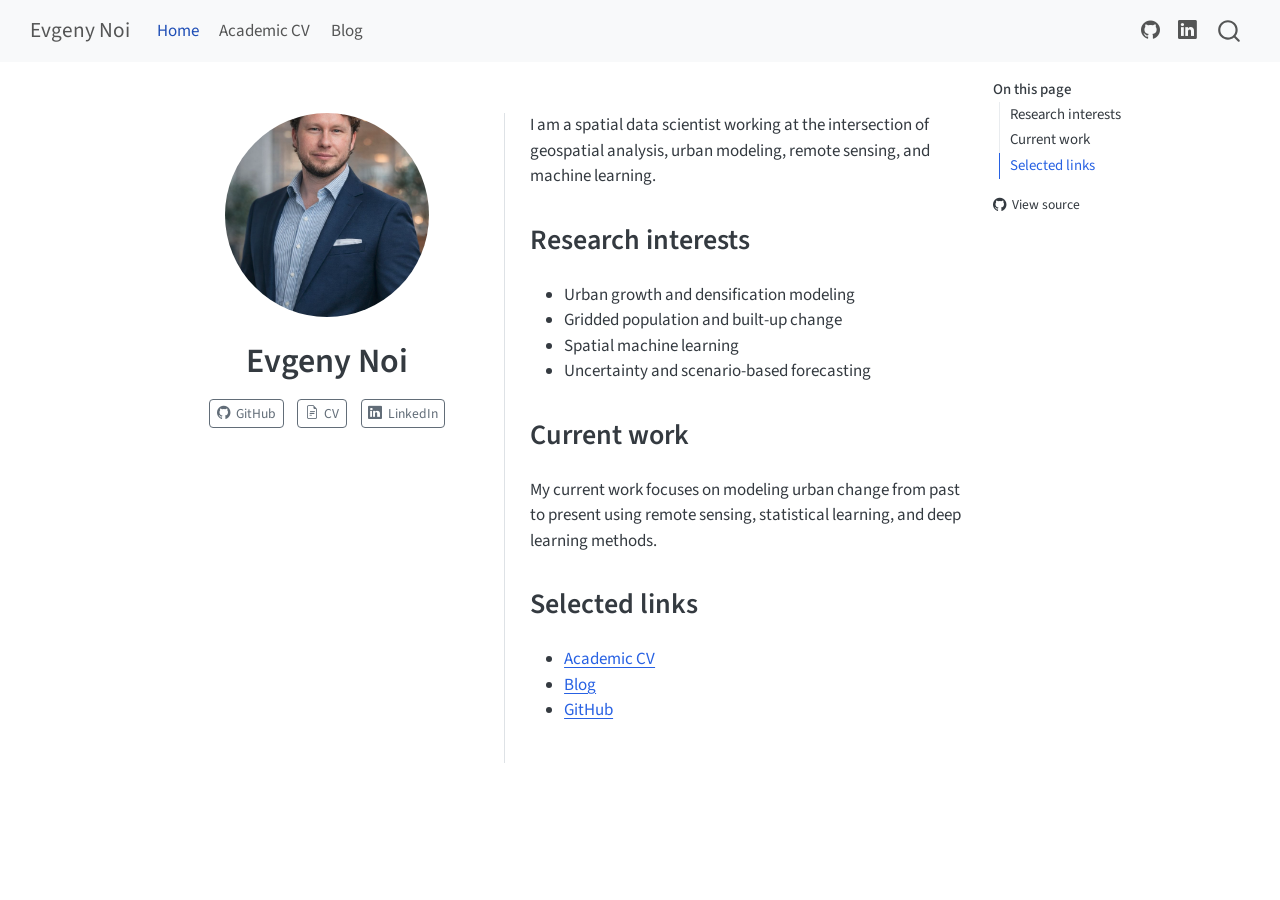
==== index.html @ 5dcc15c4 "Built site for gh-pages" ====
<!DOCTYPE html>
<html xmlns="http://www.w3.org/1999/xhtml" lang="en" xml:lang="en"><head>

<meta charset="utf-8">
<meta name="generator" content="quarto-1.9.36">

<meta name="viewport" content="width=device-width, initial-scale=1.0, user-scalable=yes">


<title>Evgeny Noi</title>
<style>
/* Default styles provided by pandoc.
** See https://pandoc.org/MANUAL.html#variables-for-html for config info.
*/
code{white-space: pre-wrap;}
span.smallcaps{font-variant: small-caps;}
div.columns{display: flex; gap: min(4vw, 1.5em);}
div.column{flex: auto; overflow-x: auto;}
div.hanging-indent{margin-left: 1.5em; text-indent: -1.5em;}
ul.task-list{list-style: none;}
ul.task-list li input[type="checkbox"] {
  width: 0.8em;
  margin: 0 0.8em 0.2em -1em; /* quarto-specific, see https://github.com/quarto-dev/quarto-cli/issues/4556 */ 
  vertical-align: middle;
}
</style>


<script src="site_libs/quarto-nav/quarto-nav.js"></script>
<script src="site_libs/quarto-nav/headroom.min.js"></script>
<script src="site_libs/clipboard/clipboard.min.js"></script>
<script src="site_libs/quarto-search/autocomplete.umd.js"></script>
<script src="site_libs/quarto-search/fuse.min.js"></script>
<script src="site_libs/quarto-search/quarto-search.js"></script>
<meta name="quarto:offset" content="./">
<script src="site_libs/quarto-html/quarto.js" type="module"></script>
<script src="site_libs/quarto-html/tabsets/tabsets.js" type="module"></script>
<script src="site_libs/quarto-html/popper.min.js"></script>
<script src="site_libs/quarto-html/tippy.umd.min.js"></script>
<link href="site_libs/quarto-html/tippy.css" rel="stylesheet">
<link href="site_libs/quarto-html/quarto-syntax-highlighting-845c23b38eaddc0f92fda52bfe77a8c8.css" rel="stylesheet" id="quarto-text-highlighting-styles">
<script src="site_libs/bootstrap/bootstrap.min.js"></script>
<link href="site_libs/bootstrap/bootstrap-icons.css" rel="stylesheet">
<link href="site_libs/bootstrap/bootstrap-38a230abdd2b5ffaf36d845230e11e27.min.css" rel="stylesheet" append-hash="true" id="quarto-bootstrap" data-mode="light">
<script id="quarto-search-options" type="application/json">{
  "location": "navbar",
  "copy-button": false,
  "collapse-after": 3,
  "panel-placement": "end",
  "type": "overlay",
  "limit": 50,
  "keyboard-shortcut": [
    "f",
    "/",
    "s"
  ],
  "language": {
    "search-no-results-text": "No results",
    "search-matching-documents-text": "matching documents",
    "search-copy-link-title": "Copy link to search",
    "search-hide-matches-text": "Hide additional matches",
    "search-more-match-text": "more match in this document",
    "search-more-matches-text": "more matches in this document",
    "search-clear-button-title": "Clear",
    "search-text-placeholder": "",
    "search-detached-cancel-button-title": "Cancel",
    "search-submit-button-title": "Submit",
    "search-label": "Search"
  }
}</script>


</head>

<body class="nav-fixed quarto-light">

<div id="quarto-search-results"></div>
  <header id="quarto-header" class="headroom fixed-top">
    <nav class="navbar navbar-expand-lg " data-bs-theme="dark">
      <div class="navbar-container container-fluid">
      <div class="navbar-brand-container mx-auto">
    <a class="navbar-brand" href="./index.html">
    <span class="navbar-title">Evgeny Noi</span>
    </a>
  </div>
            <div id="quarto-search" class="" title="Search"></div>
          <button class="navbar-toggler" type="button" data-bs-toggle="collapse" data-bs-target="#navbarCollapse" aria-controls="navbarCollapse" role="menu" aria-expanded="false" aria-label="Toggle navigation" onclick="if (window.quartoToggleHeadroom) { window.quartoToggleHeadroom(); }">
  <span class="navbar-toggler-icon"></span>
</button>
          <div class="collapse navbar-collapse" id="navbarCollapse">
            <ul class="navbar-nav navbar-nav-scroll me-auto">
  <li class="nav-item">
    <a class="nav-link active" href="./index.html" aria-current="page"> 
<span class="menu-text">Home</span></a>
  </li>  
  <li class="nav-item">
    <a class="nav-link" href="./cv.html"> 
<span class="menu-text">Academic CV</span></a>
  </li>  
  <li class="nav-item">
    <a class="nav-link" href="./blog.html"> 
<span class="menu-text">Blog</span></a>
  </li>  
</ul>
            <ul class="navbar-nav navbar-nav-scroll ms-auto">
  <li class="nav-item compact">
    <a class="nav-link" href="https://github.com/barguzin"> <i class="bi bi-github" role="img">
</i> 
<span class="menu-text"></span></a>
  </li>  
  <li class="nav-item compact">
    <a class="nav-link" href="https://www.linkedin.com/in/evgenynoi/"> <i class="bi bi-linkedin" role="img">
</i> 
<span class="menu-text"></span></a>
  </li>  
</ul>
          </div> <!-- /navcollapse -->
            <div class="quarto-navbar-tools">
</div>
      </div> <!-- /container-fluid -->
    </nav>
</header>
<!-- content -->
<div id="quarto-content" class="quarto-container page-columns page-rows-contents page-layout-article page-navbar">
<!-- sidebar -->
<!-- margin-sidebar -->
    <div id="quarto-margin-sidebar" class="sidebar margin-sidebar">
        <nav id="TOC" role="doc-toc" class="toc-active">
    <h2 id="toc-title">On this page</h2>
  <ul>
  <li><a href="#research-interests" id="toc-research-interests" class="nav-link active" data-scroll-target="#research-interests">Research interests</a></li>
  <li><a href="#current-work" id="toc-current-work" class="nav-link" data-scroll-target="#current-work">Current work</a></li>
  <li><a href="#selected-links" id="toc-selected-links" class="nav-link" data-scroll-target="#selected-links">Selected links</a></li>
  </ul>
<div class="toc-actions"><ul><li><a href="https://github.com/barguzin/barguzin.github.io/blob/main/index.qmd" class="toc-action"><i class="bi bi-github"></i>View source</a></li></ul></div></nav>
    </div>
<!-- main -->
<div class="quarto-about-trestles">
  <div class="about-entity">
    <img src="profile.png" class="about-image
  round " style="height: 12em; width: 12em;">
<header id="title-block-header" class="quarto-title-block default">
<div class="quarto-title">
<h1 class="title">Evgeny Noi</h1>
</div>
<div class="quarto-title-meta">
  </div>
</header>
    <div class="about-links">
  <a href="https://github.com/barguzin" class="about-link" rel="" target="">
    <i class="bi bi-github"></i>
     <span class="about-link-text">GitHub</span>
  </a>
  <a href="/cv.html" class="about-link" rel="" target="">
    <i class="bi bi-file-earmark-text"></i>
     <span class="about-link-text">CV</span>
  </a>
  <a href="https://www.linkedin.com/in/evgenynoi/" class="about-link" rel="" target="">
    <i class="bi bi-linkedin"></i>
     <span class="about-link-text">LinkedIn</span>
  </a>
</div>
  </div>
  <div class="about-contents"><main class="content" id="quarto-document-content">

<p>I am a spatial data scientist working at the intersection of geospatial analysis, urban modeling, remote sensing, and machine learning.</p>
<section id="research-interests" class="level2">
<h2 data-anchor-id="research-interests">Research interests</h2>
<ul>
<li>Urban growth and densification modeling</li>
<li>Gridded population and built-up change</li>
<li>Spatial machine learning</li>
<li>Uncertainty and scenario-based forecasting</li>
</ul>
</section>
<section id="current-work" class="level2">
<h2 data-anchor-id="current-work">Current work</h2>
<p>My current work focuses on modeling urban change from past to present using remote sensing, statistical learning, and deep learning methods.</p>
</section>
<section id="selected-links" class="level2">
<h2 data-anchor-id="selected-links">Selected links</h2>
<ul>
<li><a href="cv.html">Academic CV</a></li>
<li><a href="blog.html">Blog</a></li>
<li><a href="https://github.com/barguzin">GitHub</a></li>
</ul>


</section>
</main></div>
</div>
 <!-- /main -->
<script id="quarto-html-after-body" type="application/javascript">
  window.document.addEventListener("DOMContentLoaded", function (event) {
    const isCodeAnnotation = (el) => {
      for (const clz of el.classList) {
        if (clz.startsWith('code-annotation-')) {                     
          return true;
        }
      }
      return false;
    }
    const onCopySuccess = function(e) {
      // button target
      const button = e.trigger;
      // don't keep focus
      button.blur();
      // flash "checked"
      button.classList.add('code-copy-button-checked');
      var currentTitle = button.getAttribute("title");
      button.setAttribute("title", "Copied!");
      let tooltip;
      if (window.bootstrap) {
        button.setAttribute("data-bs-toggle", "tooltip");
        button.setAttribute("data-bs-placement", "left");
        button.setAttribute("data-bs-title", "Copied!");
        tooltip = new bootstrap.Tooltip(button, 
          { trigger: "manual", 
            customClass: "code-copy-button-tooltip",
            offset: [0, -8]});
        tooltip.show();    
      }
      setTimeout(function() {
        if (tooltip) {
          tooltip.hide();
          button.removeAttribute("data-bs-title");
          button.removeAttribute("data-bs-toggle");
          button.removeAttribute("data-bs-placement");
        }
        button.setAttribute("title", currentTitle);
        button.classList.remove('code-copy-button-checked');
      }, 1000);
      // clear code selection
      e.clearSelection();
    }
    const getTextToCopy = function(trigger) {
      const outerScaffold = trigger.parentElement.cloneNode(true);
      const codeEl = outerScaffold.querySelector('code');
      for (const childEl of codeEl.children) {
        if (isCodeAnnotation(childEl)) {
          childEl.remove();
        }
      }
      return codeEl.innerText;
    }
    const clipboard = new window.ClipboardJS('.code-copy-button:not([data-in-quarto-modal])', {
      text: getTextToCopy
    });
    clipboard.on('success', onCopySuccess);
    if (window.document.getElementById('quarto-embedded-source-code-modal')) {
      const clipboardModal = new window.ClipboardJS('.code-copy-button[data-in-quarto-modal]', {
        text: getTextToCopy,
        container: window.document.getElementById('quarto-embedded-source-code-modal')
      });
      clipboardModal.on('success', onCopySuccess);
    }
      var localhostRegex = new RegExp(/^(?:http|https):\/\/localhost\:?[0-9]*\//);
      var mailtoRegex = new RegExp(/^mailto:/);
        var filterRegex = new RegExp("https:\/\/barguzin\.github\.io");
      var isInternal = (href) => {
          return filterRegex.test(href) || localhostRegex.test(href) || mailtoRegex.test(href);
      }
      // Inspect non-navigation links and adorn them if external
     var links = window.document.querySelectorAll('a[href]:not(.nav-link):not(.navbar-brand):not(.toc-action):not(.sidebar-link):not(.sidebar-item-toggle):not(.pagination-link):not(.no-external):not([aria-hidden]):not(.dropdown-item):not(.quarto-navigation-tool):not(.about-link)');
      for (var i=0; i<links.length; i++) {
        const link = links[i];
        if (!isInternal(link.href)) {
          // undo the damage that might have been done by quarto-nav.js in the case of
          // links that we want to consider external
          if (link.dataset.originalHref !== undefined) {
            link.href = link.dataset.originalHref;
          }
        }
      }
    function tippyHover(el, contentFn, onTriggerFn, onUntriggerFn) {
      const config = {
        allowHTML: true,
        maxWidth: 500,
        delay: 100,
        arrow: false,
        appendTo: function(el) {
            return el.parentElement;
        },
        interactive: true,
        interactiveBorder: 10,
        theme: 'quarto',
        placement: 'bottom-start',
      };
      if (contentFn) {
        config.content = contentFn;
      }
      if (onTriggerFn) {
        config.onTrigger = onTriggerFn;
      }
      if (onUntriggerFn) {
        config.onUntrigger = onUntriggerFn;
      }
      window.tippy(el, config); 
    }
    const noterefs = window.document.querySelectorAll('a[role="doc-noteref"]');
    for (var i=0; i<noterefs.length; i++) {
      const ref = noterefs[i];
      tippyHover(ref, function() {
        // use id or data attribute instead here
        let href = ref.getAttribute('data-footnote-href') || ref.getAttribute('href');
        try { href = new URL(href).hash; } catch {}
        const id = href.replace(/^#\/?/, "");
        const note = window.document.getElementById(id);
        if (note) {
          return note.innerHTML;
        } else {
          return "";
        }
      });
    }
    const xrefs = window.document.querySelectorAll('a.quarto-xref');
    const processXRef = (id, note) => {
      // Strip column container classes
      const stripColumnClz = (el) => {
        el.classList.remove("page-full", "page-columns");
        if (el.children) {
          for (const child of el.children) {
            stripColumnClz(child);
          }
        }
      }
      stripColumnClz(note)
      if (id === null || id.startsWith('sec-')) {
        // Special case sections, only their first couple elements
        const container = document.createElement("div");
        if (note.children && note.children.length > 2) {
          container.appendChild(note.children[0].cloneNode(true));
          for (let i = 1; i < note.children.length; i++) {
            const child = note.children[i];
            if (child.tagName === "P" && child.innerText === "") {
              continue;
            } else {
              container.appendChild(child.cloneNode(true));
              break;
            }
          }
          if (window.Quarto?.typesetMath) {
            window.Quarto.typesetMath(container);
          }
          return container.innerHTML
        } else {
          if (window.Quarto?.typesetMath) {
            window.Quarto.typesetMath(note);
          }
          return note.innerHTML;
        }
      } else {
        // Remove any anchor links if they are present
        const anchorLink = note.querySelector('a.anchorjs-link');
        if (anchorLink) {
          anchorLink.remove();
        }
        if (window.Quarto?.typesetMath) {
          window.Quarto.typesetMath(note);
        }
        if (note.classList.contains("callout")) {
          return note.outerHTML;
        } else {
          return note.innerHTML;
        }
      }
    }
    for (var i=0; i<xrefs.length; i++) {
      const xref = xrefs[i];
      tippyHover(xref, undefined, function(instance) {
        instance.disable();
        let url = xref.getAttribute('href');
        let hash = undefined; 
        if (url.startsWith('#')) {
          hash = url;
        } else {
          try { hash = new URL(url).hash; } catch {}
        }
        if (hash) {
          const id = hash.replace(/^#\/?/, "");
          const note = window.document.getElementById(id);
          if (note !== null) {
            try {
              const html = processXRef(id, note.cloneNode(true));
              instance.setContent(html);
            } finally {
              instance.enable();
              instance.show();
            }
          } else {
            // See if we can fetch this
            fetch(url.split('#')[0])
            .then(res => res.text())
            .then(html => {
              const parser = new DOMParser();
              const htmlDoc = parser.parseFromString(html, "text/html");
              const note = htmlDoc.getElementById(id);
              if (note !== null) {
                const html = processXRef(id, note);
                instance.setContent(html);
              } 
            }).finally(() => {
              instance.enable();
              instance.show();
            });
          }
        } else {
          // See if we can fetch a full url (with no hash to target)
          // This is a special case and we should probably do some content thinning / targeting
          fetch(url)
          .then(res => res.text())
          .then(html => {
            const parser = new DOMParser();
            const htmlDoc = parser.parseFromString(html, "text/html");
            const note = htmlDoc.querySelector('main.content');
            if (note !== null) {
              // This should only happen for chapter cross references
              // (since there is no id in the URL)
              // remove the first header
              if (note.children.length > 0 && note.children[0].tagName === "HEADER") {
                note.children[0].remove();
              }
              const html = processXRef(null, note);
              instance.setContent(html);
            } 
          }).finally(() => {
            instance.enable();
            instance.show();
          });
        }
      }, function(instance) {
      });
    }
        let selectedAnnoteEl;
        const selectorForAnnotation = ( cell, annotation) => {
          let cellAttr = 'data-code-cell="' + cell + '"';
          let lineAttr = 'data-code-annotation="' +  annotation + '"';
          const selector = 'span[' + cellAttr + '][' + lineAttr + ']';
          return selector;
        }
        const selectCodeLines = (annoteEl) => {
          const doc = window.document;
          const targetCell = annoteEl.getAttribute("data-target-cell");
          const targetAnnotation = annoteEl.getAttribute("data-target-annotation");
          const annoteSpan = window.document.querySelector(selectorForAnnotation(targetCell, targetAnnotation));
          const lines = annoteSpan.getAttribute("data-code-lines").split(",");
          const lineIds = lines.map((line) => {
            return targetCell + "-" + line;
          })
          let top = null;
          let height = null;
          let parent = null;
          if (lineIds.length > 0) {
              //compute the position of the single el (top and bottom and make a div)
              const el = window.document.getElementById(lineIds[0]);
              top = el.offsetTop;
              height = el.offsetHeight;
              parent = el.parentElement.parentElement;
            if (lineIds.length > 1) {
              const lastEl = window.document.getElementById(lineIds[lineIds.length - 1]);
              const bottom = lastEl.offsetTop + lastEl.offsetHeight;
              height = bottom - top;
            }
            if (top !== null && height !== null && parent !== null) {
              // cook up a div (if necessary) and position it 
              let div = window.document.getElementById("code-annotation-line-highlight");
              if (div === null) {
                div = window.document.createElement("div");
                div.setAttribute("id", "code-annotation-line-highlight");
                div.style.position = 'absolute';
                parent.appendChild(div);
              }
              div.style.top = top - 2 + "px";
              div.style.height = height + 4 + "px";
              div.style.left = 0;
              let gutterDiv = window.document.getElementById("code-annotation-line-highlight-gutter");
              if (gutterDiv === null) {
                gutterDiv = window.document.createElement("div");
                gutterDiv.setAttribute("id", "code-annotation-line-highlight-gutter");
                gutterDiv.style.position = 'absolute';
                const codeCell = window.document.getElementById(targetCell);
                const gutter = codeCell.querySelector('.code-annotation-gutter');
                gutter.appendChild(gutterDiv);
              }
              gutterDiv.style.top = top - 2 + "px";
              gutterDiv.style.height = height + 4 + "px";
            }
            selectedAnnoteEl = annoteEl;
          }
        };
        const unselectCodeLines = () => {
          const elementsIds = ["code-annotation-line-highlight", "code-annotation-line-highlight-gutter"];
          elementsIds.forEach((elId) => {
            const div = window.document.getElementById(elId);
            if (div) {
              div.remove();
            }
          });
          selectedAnnoteEl = undefined;
        };
          // Handle positioning of the toggle
      window.addEventListener(
        "resize",
        throttle(() => {
          elRect = undefined;
          if (selectedAnnoteEl) {
            selectCodeLines(selectedAnnoteEl);
          }
        }, 10)
      );
      function throttle(fn, ms) {
      let throttle = false;
      let timer;
        return (...args) => {
          if(!throttle) { // first call gets through
              fn.apply(this, args);
              throttle = true;
          } else { // all the others get throttled
              if(timer) clearTimeout(timer); // cancel #2
              timer = setTimeout(() => {
                fn.apply(this, args);
                timer = throttle = false;
              }, ms);
          }
        };
      }
        // Attach click handler to the DT
        const annoteDls = window.document.querySelectorAll('dt[data-target-cell]');
        for (const annoteDlNode of annoteDls) {
          annoteDlNode.addEventListener('click', (event) => {
            const clickedEl = event.target;
            if (clickedEl !== selectedAnnoteEl) {
              unselectCodeLines();
              const activeEl = window.document.querySelector('dt[data-target-cell].code-annotation-active');
              if (activeEl) {
                activeEl.classList.remove('code-annotation-active');
              }
              selectCodeLines(clickedEl);
              clickedEl.classList.add('code-annotation-active');
            } else {
              // Unselect the line
              unselectCodeLines();
              clickedEl.classList.remove('code-annotation-active');
            }
          });
        }
    const findCites = (el) => {
      const parentEl = el.parentElement;
      if (parentEl) {
        const cites = parentEl.dataset.cites;
        if (cites) {
          return {
            el,
            cites: cites.split(' ')
          };
        } else {
          return findCites(el.parentElement)
        }
      } else {
        return undefined;
      }
    };
    var bibliorefs = window.document.querySelectorAll('a[role="doc-biblioref"]');
    for (var i=0; i<bibliorefs.length; i++) {
      const ref = bibliorefs[i];
      const citeInfo = findCites(ref);
      if (citeInfo) {
        tippyHover(citeInfo.el, function() {
          var popup = window.document.createElement('div');
          citeInfo.cites.forEach(function(cite) {
            var citeDiv = window.document.createElement('div');
            citeDiv.classList.add('hanging-indent');
            citeDiv.classList.add('csl-entry');
            var biblioDiv = window.document.getElementById('ref-' + cite);
            if (biblioDiv) {
              citeDiv.innerHTML = biblioDiv.innerHTML;
            }
            popup.appendChild(citeDiv);
          });
          return popup.innerHTML;
        });
      }
    }
  });
  </script>
</div> <!-- /content -->




<footer class="footer"><div class="nav-footer"><div class="nav-footer-center"><div class="toc-actions d-sm-block d-md-none"><ul><li><a href="https://github.com/barguzin/barguzin.github.io/blob/main/index.qmd" class="toc-action"><i class="bi bi-github"></i>View source</a></li></ul></div></div></div></footer></body></html>
---- site_libs/quarto-html/tippy.css ----
.tippy-box[data-animation=fade][data-state=hidden]{opacity:0}[data-tippy-root]{max-width:calc(100vw - 10px)}.tippy-box{position:relative;background-color:#333;color:#fff;border-radius:4px;font-size:14px;line-height:1.4;white-space:normal;outline:0;transition-property:transform,visibility,opacity}.tippy-box[data-placement^=top]>.tippy-arrow{bottom:0}.tippy-box[data-placement^=top]>.tippy-arrow:before{bottom:-7px;left:0;border-width:8px 8px 0;border-top-color:initial;transform-origin:center top}.tippy-box[data-placement^=bottom]>.tippy-arrow{top:0}.tippy-box[data-placement^=bottom]>.tippy-arrow:before{top:-7px;left:0;border-width:0 8px 8px;border-bottom-color:initial;transform-origin:center bottom}.tippy-box[data-placement^=left]>.tippy-arrow{right:0}.tippy-box[data-placement^=left]>.tippy-arrow:before{border-width:8px 0 8px 8px;border-left-color:initial;right:-7px;transform-origin:center left}.tippy-box[data-placement^=right]>.tippy-arrow{left:0}.tippy-box[data-placement^=right]>.tippy-arrow:before{left:-7px;border-width:8px 8px 8px 0;border-right-color:initial;transform-origin:center right}.tippy-box[data-inertia][data-state=visible]{transition-timing-function:cubic-bezier(.54,1.5,.38,1.11)}.tippy-arrow{width:16px;height:16px;color:#333}.tippy-arrow:before{content:"";position:absolute;border-color:transparent;border-style:solid}.tippy-content{position:relative;padding:5px 9px;z-index:1}
---- site_libs/quarto-html/quarto-syntax-highlighting-845c23b38eaddc0f92fda52bfe77a8c8.css ----
/* quarto syntax highlight colors */
:root {
  --quarto-hl-ot-color: #003B4F;
  --quarto-hl-at-color: #657422;
  --quarto-hl-ss-color: #20794D;
  --quarto-hl-an-color: #5E5E5E;
  --quarto-hl-fu-color: #4758AB;
  --quarto-hl-st-color: #20794D;
  --quarto-hl-cf-color: #003B4F;
  --quarto-hl-op-color: #5E5E5E;
  --quarto-hl-er-color: #AD0000;
  --quarto-hl-bn-color: #AD0000;
  --quarto-hl-al-color: #AD0000;
  --quarto-hl-va-color: #111111;
  --quarto-hl-bu-color: inherit;
  --quarto-hl-ex-color: inherit;
  --quarto-hl-pp-color: #AD0000;
  --quarto-hl-in-color: #5E5E5E;
  --quarto-hl-vs-color: #20794D;
  --quarto-hl-wa-color: #5E5E5E;
  --quarto-hl-do-color: #5E5E5E;
  --quarto-hl-im-color: #00769E;
  --quarto-hl-ch-color: #20794D;
  --quarto-hl-dt-color: #AD0000;
  --quarto-hl-fl-color: #AD0000;
  --quarto-hl-co-color: #5E5E5E;
  --quarto-hl-cv-color: #5E5E5E;
  --quarto-hl-cn-color: #8f5902;
  --quarto-hl-sc-color: #5E5E5E;
  --quarto-hl-dv-color: #AD0000;
  --quarto-hl-kw-color: #003B4F;
}

/* other quarto variables */
:root {
  --quarto-font-monospace: SFMono-Regular, Menlo, Monaco, Consolas, "Liberation Mono", "Courier New", monospace;
}

/* syntax highlight based on Pandoc's rules */
pre > code.sourceCode > span {
  color: #003B4F;
}

code.sourceCode > span {
  color: #003B4F;
}

div.sourceCode,
div.sourceCode pre.sourceCode {
  color: #003B4F;
}

/* Normal */
code span {
  color: #003B4F;
}

/* Alert */
code span.al {
  color: #AD0000;
  font-style: inherit;
}

/* Annotation */
code span.an {
  color: #5E5E5E;
  font-style: inherit;
}

/* Attribute */
code span.at {
  color: #657422;
  font-style: inherit;
}

/* BaseN */
code span.bn {
  color: #AD0000;
  font-style: inherit;
}

/* BuiltIn */
code span.bu {
  font-style: inherit;
}

/* ControlFlow */
code span.cf {
  color: #003B4F;
  font-weight: bold;
  font-style: inherit;
}

/* Char */
code span.ch {
  color: #20794D;
  font-style: inherit;
}

/* Constant */
code span.cn {
  color: #8f5902;
  font-style: inherit;
}

/* Comment */
code span.co {
  color: #5E5E5E;
  font-style: inherit;
}

/* CommentVar */
code span.cv {
  color: #5E5E5E;
  font-style: italic;
}

/* Documentation */
code span.do {
  color: #5E5E5E;
  font-style: italic;
}

/* DataType */
code span.dt {
  color: #AD0000;
  font-style: inherit;
}

/* DecVal */
code span.dv {
  color: #AD0000;
  font-style: inherit;
}

/* Error */
code span.er {
  color: #AD0000;
  font-style: inherit;
}

/* Extension */
code span.ex {
  font-style: inherit;
}

/* Float */
code span.fl {
  color: #AD0000;
  font-style: inherit;
}

/* Function */
code span.fu {
  color: #4758AB;
  font-style: inherit;
}

/* Import */
code span.im {
  color: #00769E;
  font-style: inherit;
}

/* Information */
code span.in {
  color: #5E5E5E;
  font-style: inherit;
}

/* Keyword */
code span.kw {
  color: #003B4F;
  font-weight: bold;
  font-style: inherit;
}

/* Operator */
code span.op {
  color: #5E5E5E;
  font-style: inherit;
}

/* Other */
code span.ot {
  color: #003B4F;
  font-style: inherit;
}

/* Preprocessor */
code span.pp {
  color: #AD0000;
  font-style: inherit;
}

/* SpecialChar */
code span.sc {
  color: #5E5E5E;
  font-style: inherit;
}

/* SpecialString */
code span.ss {
  color: #20794D;
  font-style: inherit;
}

/* String */
code span.st {
  color: #20794D;
  font-style: inherit;
}

/* Variable */
code span.va {
  color: #111111;
  font-style: inherit;
}

/* VerbatimString */
code span.vs {
  color: #20794D;
  font-style: inherit;
}

/* Warning */
code span.wa {
  color: #5E5E5E;
  font-style: italic;
}

.prevent-inlining {
  content: "</";
}

/*# sourceMappingURL=ac89f0bb514bba72461919f78549e31c.css.map */
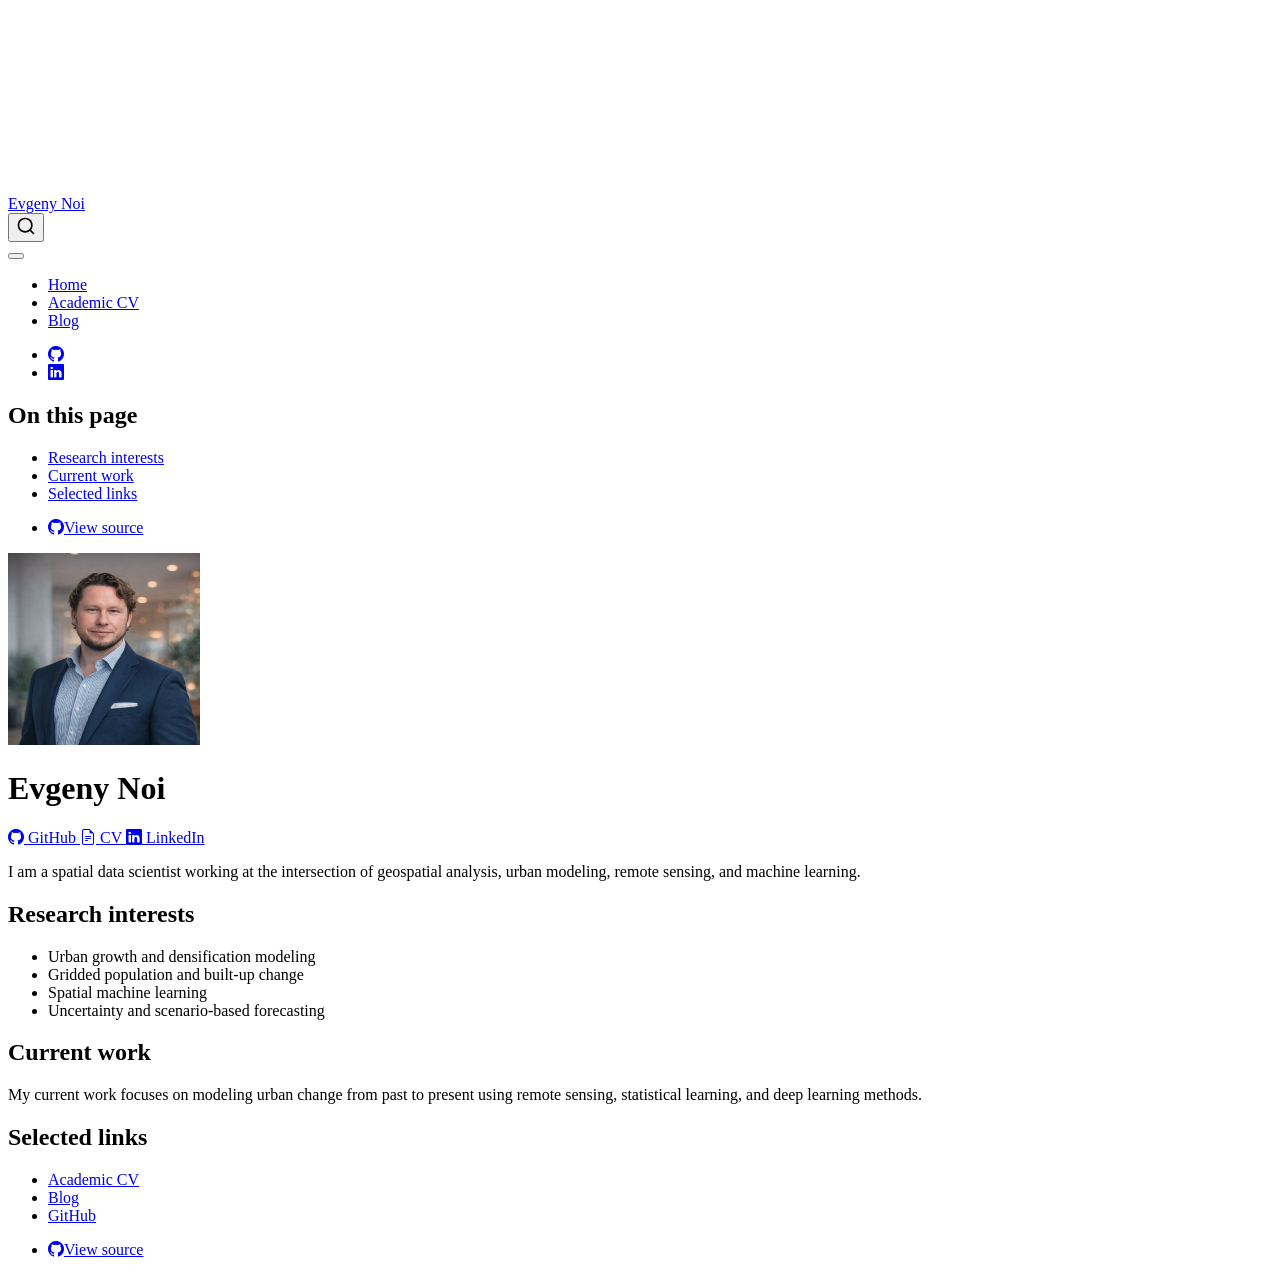
==== commit 0aabe628: "Built site for gh-pages" ====
--- a/index.html
+++ b/index.html
@@ -41,7 +41,7 @@
 <link href="site_libs/quarto-html/quarto-syntax-highlighting-845c23b38eaddc0f92fda52bfe77a8c8.css" rel="stylesheet" id="quarto-text-highlighting-styles">
 <script src="site_libs/bootstrap/bootstrap.min.js"></script>
 <link href="site_libs/bootstrap/bootstrap-icons.css" rel="stylesheet">
-<link href="site_libs/bootstrap/bootstrap-38a230abdd2b5ffaf36d845230e11e27.min.css" rel="stylesheet" append-hash="true" id="quarto-bootstrap" data-mode="light">
+<link href="site_libs/bootstrap/bootstrap-4897d45d2f75ed4f519693be625836c5.min.css" rel="stylesheet" append-hash="true" id="quarto-bootstrap" data-mode="light">
 <script id="quarto-search-options" type="application/json">{
   "location": "navbar",
   "copy-button": false,
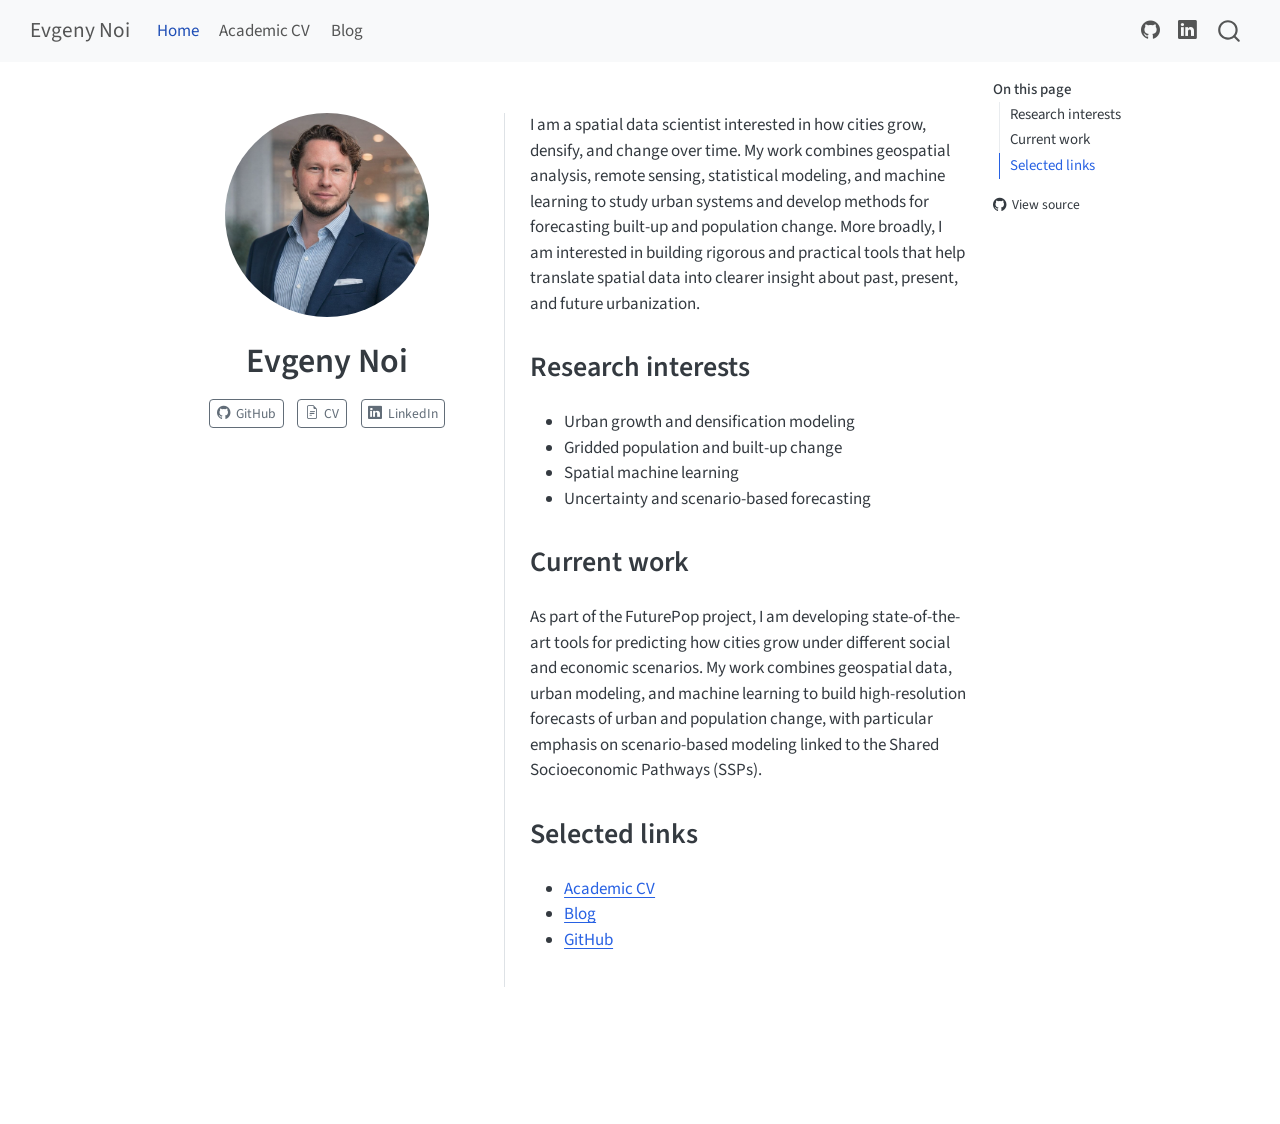
==== commit bdf62f53: "Built site for gh-pages" ====
--- a/index.html
+++ b/index.html
@@ -41,7 +41,7 @@
 <link href="site_libs/quarto-html/quarto-syntax-highlighting-845c23b38eaddc0f92fda52bfe77a8c8.css" rel="stylesheet" id="quarto-text-highlighting-styles">
 <script src="site_libs/bootstrap/bootstrap.min.js"></script>
 <link href="site_libs/bootstrap/bootstrap-icons.css" rel="stylesheet">
-<link href="site_libs/bootstrap/bootstrap-4897d45d2f75ed4f519693be625836c5.min.css" rel="stylesheet" append-hash="true" id="quarto-bootstrap" data-mode="light">
+<link href="site_libs/bootstrap/bootstrap-be3771519f21acc1c5b6733774c6dcd8.min.css" rel="stylesheet" append-hash="true" id="quarto-bootstrap" data-mode="light">
 <script id="quarto-search-options" type="application/json">{
   "location": "navbar",
   "copy-button": false,
@@ -163,7 +163,7 @@
   </div>
   <div class="about-contents"><main class="content" id="quarto-document-content">
 
-<p>I am a spatial data scientist working at the intersection of geospatial analysis, urban modeling, remote sensing, and machine learning.</p>
+<p>I am a spatial data scientist interested in how cities grow, densify, and change over time. My work combines geospatial analysis, remote sensing, statistical modeling, and machine learning to study urban systems and develop methods for forecasting built-up and population change. More broadly, I am interested in building rigorous and practical tools that help translate spatial data into clearer insight about past, present, and future urbanization.</p>
 <section id="research-interests" class="level2">
 <h2 data-anchor-id="research-interests">Research interests</h2>
 <ul>
@@ -175,7 +175,7 @@
 </section>
 <section id="current-work" class="level2">
 <h2 data-anchor-id="current-work">Current work</h2>
-<p>My current work focuses on modeling urban change from past to present using remote sensing, statistical learning, and deep learning methods.</p>
+<p>As part of the FuturePop project, I am developing state-of-the-art tools for predicting how cities grow under different social and economic scenarios. My work combines geospatial data, urban modeling, and machine learning to build high-resolution forecasts of urban and population change, with particular emphasis on scenario-based modeling linked to the Shared Socioeconomic Pathways (SSPs).</p>
 </section>
 <section id="selected-links" class="level2">
 <h2 data-anchor-id="selected-links">Selected links</h2>
